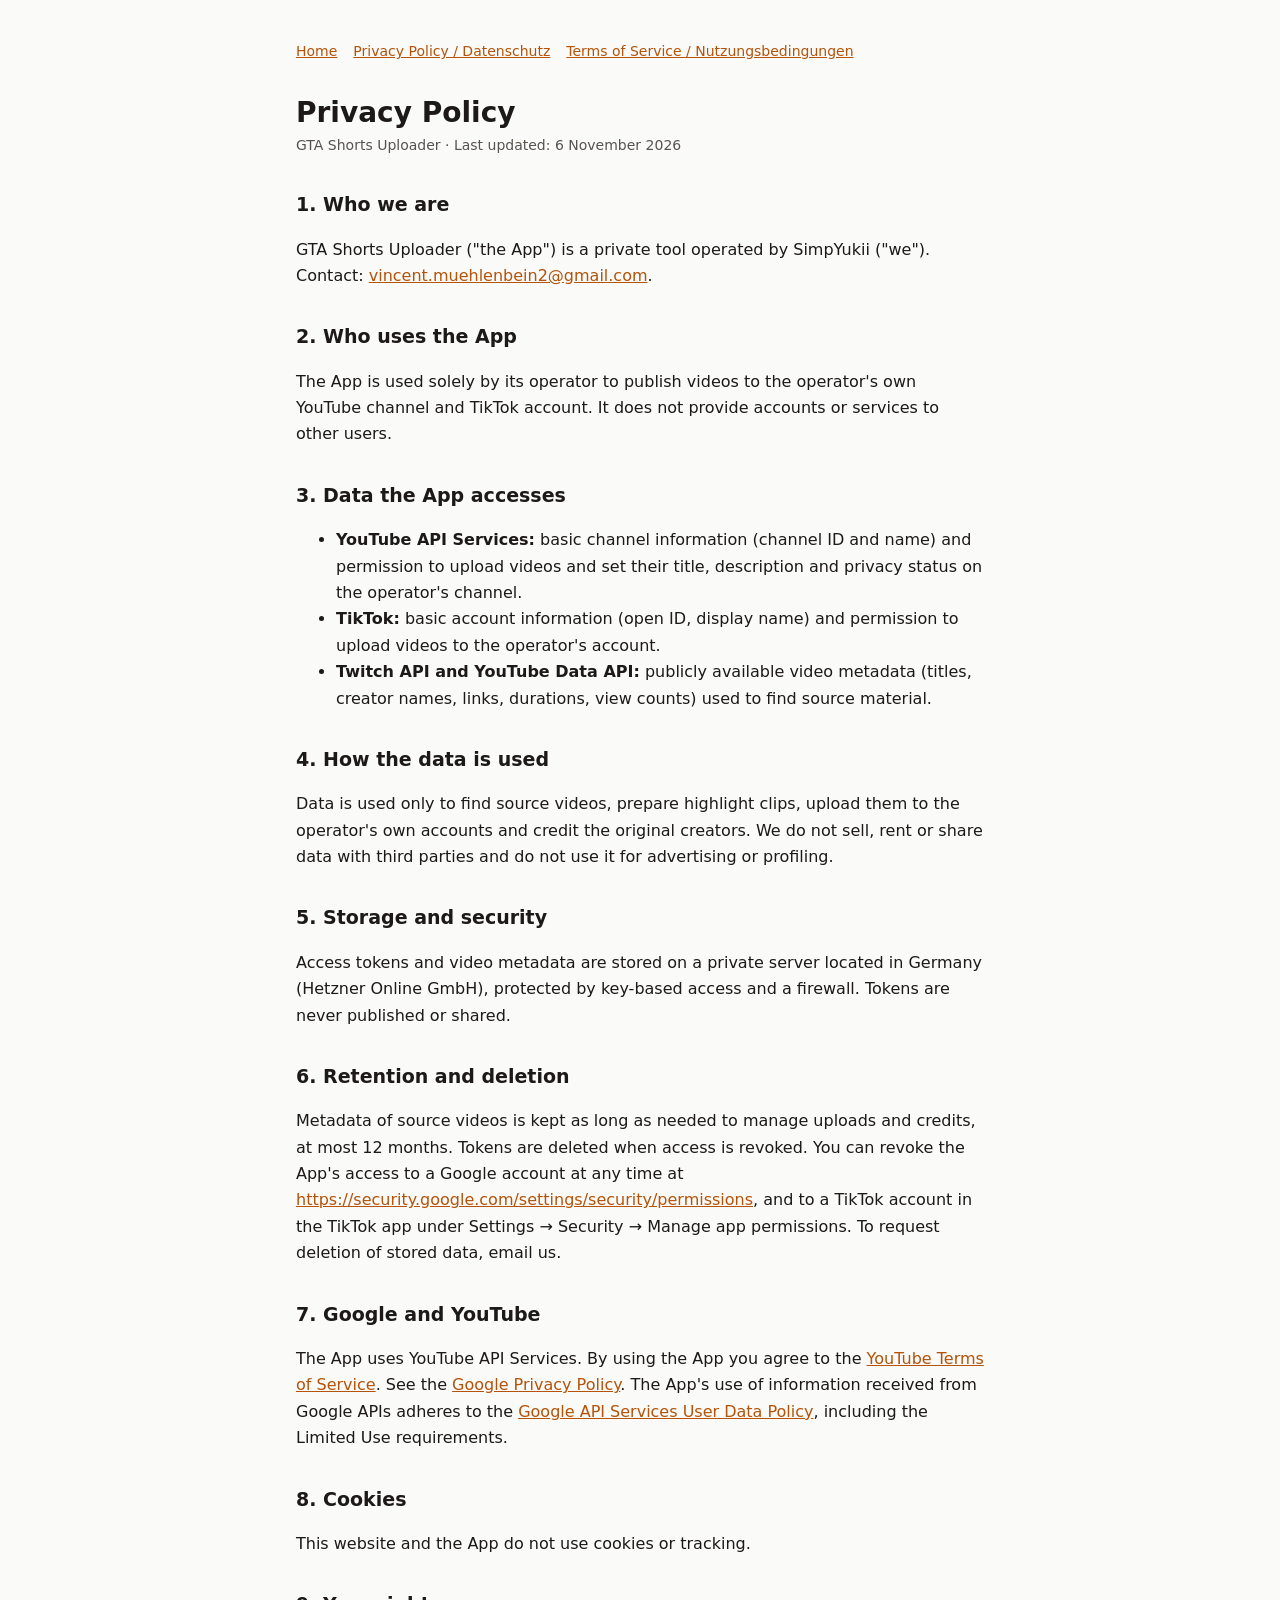
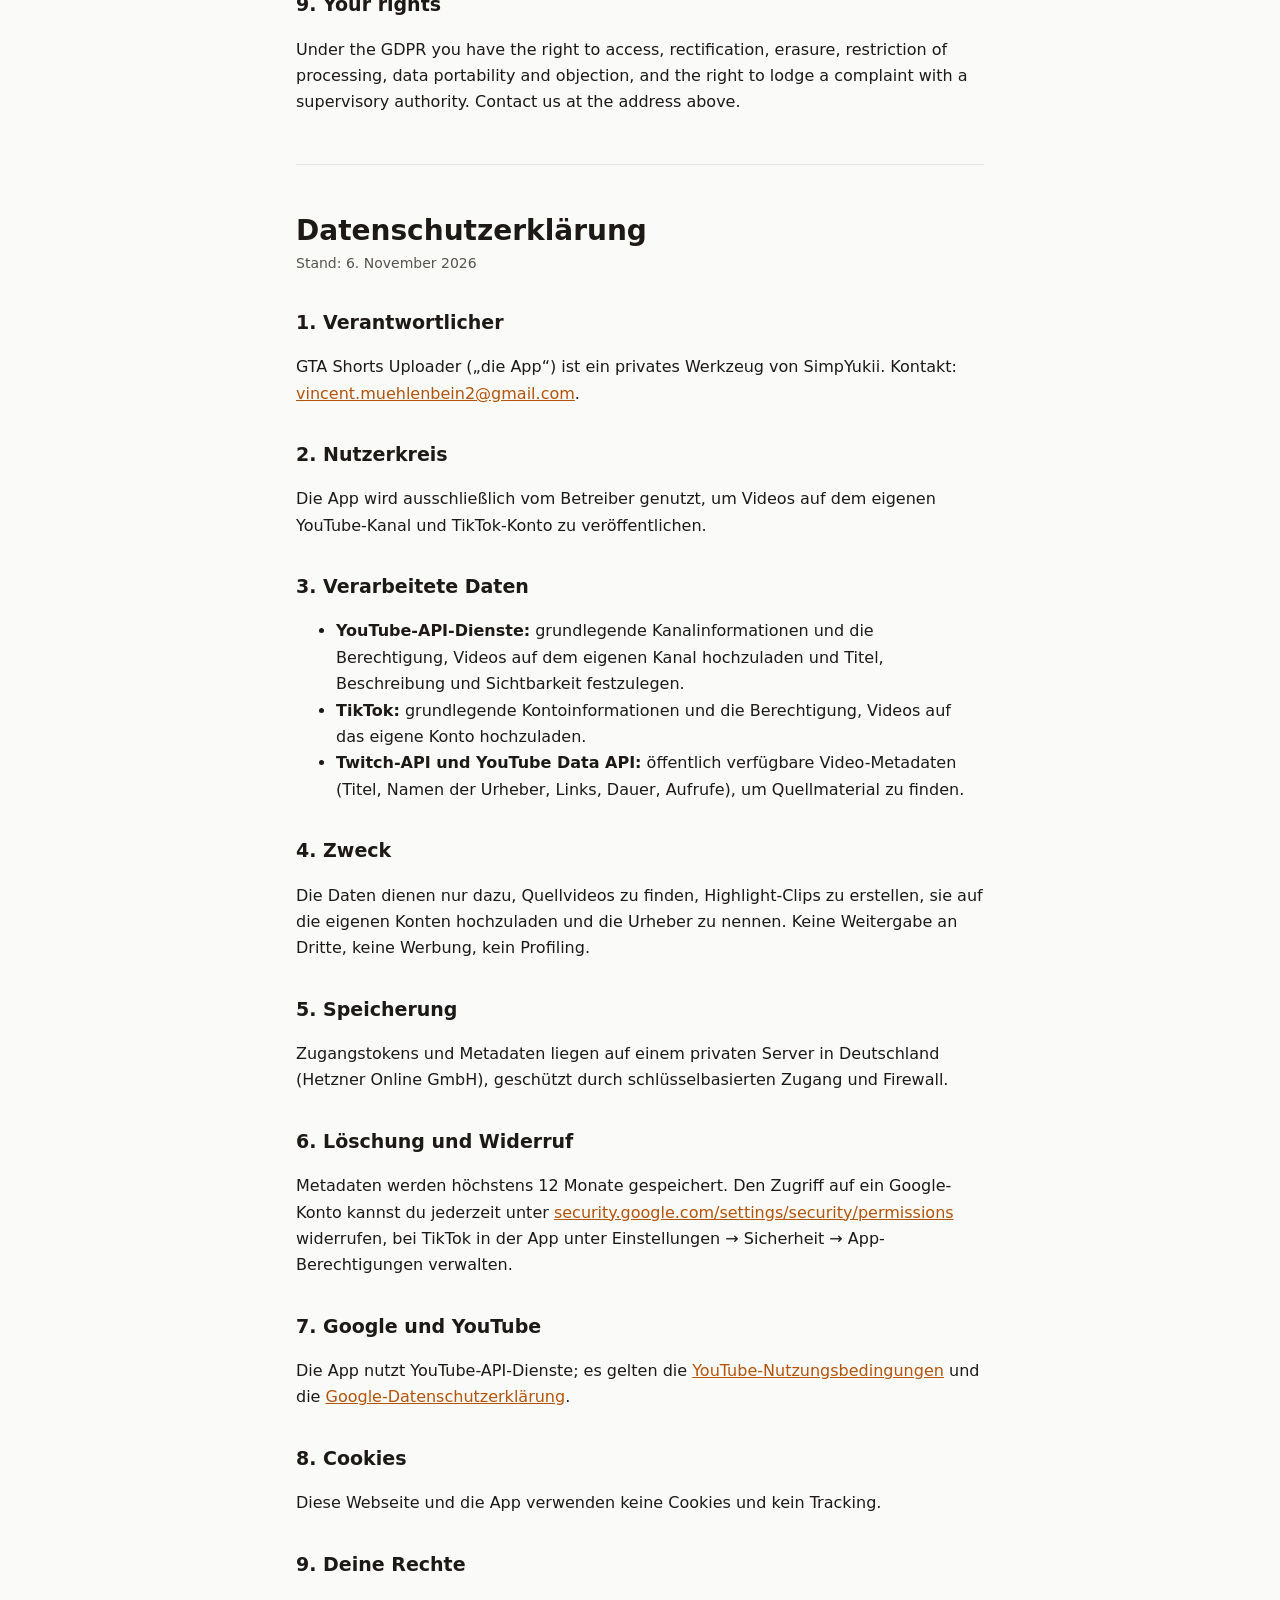
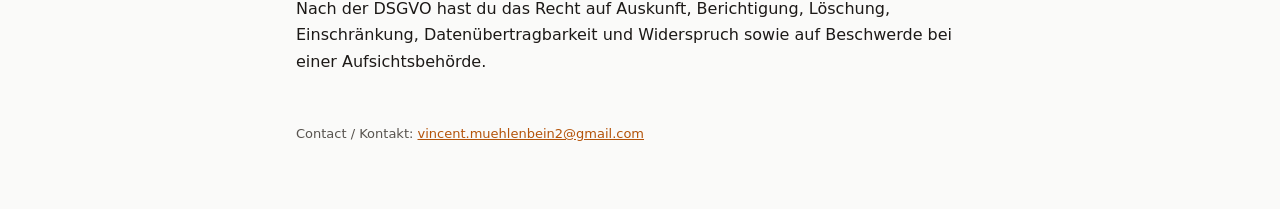
==== privacy.html @ 604f1b2f "Startseite, Datenschutzerklärung und Nutzungsbedingungen Co-Authored-By: Claude Opus 5.5 <noreply@an" ====
<!doctype html>
<html lang="en"><head><meta charset="utf-8"><meta name="viewport" content="width=device-width,initial-scale=1">
<title>Privacy Policy – GTA Shorts Uploader</title><link rel="stylesheet" href="/style.css"></head>
<body><main><nav><a href="/">Home</a><a href="/privacy.html">Privacy Policy / Datenschutz</a><a href="/terms.html">Terms of Service / Nutzungsbedingungen</a></nav>

<h1>Privacy Policy</h1>
<p class="meta">GTA Shorts Uploader · Last updated: 6 November 2026</p>
<h2>1. Who we are</h2>
<p>GTA Shorts Uploader ("the App") is a private tool operated by SimpYukii ("we"). Contact: <a href="mailto:vincent.muehlenbein2@gmail.com">vincent.muehlenbein2@gmail.com</a>.</p>
<h2>2. Who uses the App</h2>
<p>The App is used solely by its operator to publish videos to the operator's own YouTube channel and TikTok account. It does not provide accounts or services to other users.</p>
<h2>3. Data the App accesses</h2>
<ul>
<li><strong>YouTube API Services:</strong> basic channel information (channel ID and name) and permission to upload videos and set their title, description and privacy status on the operator's channel.</li>
<li><strong>TikTok:</strong> basic account information (open ID, display name) and permission to upload videos to the operator's account.</li>
<li><strong>Twitch API and YouTube Data API:</strong> publicly available video metadata (titles, creator names, links, durations, view counts) used to find source material.</li>
</ul>
<h2>4. How the data is used</h2>
<p>Data is used only to find source videos, prepare highlight clips, upload them to the operator's own accounts and credit the original creators. We do not sell, rent or share data with third parties and do not use it for advertising or profiling.</p>
<h2>5. Storage and security</h2>
<p>Access tokens and video metadata are stored on a private server located in Germany (Hetzner Online GmbH), protected by key-based access and a firewall. Tokens are never published or shared.</p>
<h2>6. Retention and deletion</h2>
<p>Metadata of source videos is kept as long as needed to manage uploads and credits, at most 12 months. Tokens are deleted when access is revoked. You can revoke the App's access to a Google account at any time at <a href="https://security.google.com/settings/security/permissions">https://security.google.com/settings/security/permissions</a>, and to a TikTok account in the TikTok app under Settings → Security → Manage app permissions. To request deletion of stored data, email us.</p>
<h2>7. Google and YouTube</h2>
<p>The App uses YouTube API Services. By using the App you agree to the <a href="https://www.youtube.com/t/terms">YouTube Terms of Service</a>. See the <a href="https://policies.google.com/privacy">Google Privacy Policy</a>. The App's use of information received from Google APIs adheres to the <a href="https://developers.google.com/terms/api-services-user-data-policy">Google API Services User Data Policy</a>, including the Limited Use requirements.</p>
<h2>8. Cookies</h2>
<p>This website and the App do not use cookies or tracking.</p>
<h2>9. Your rights</h2>
<p>Under the GDPR you have the right to access, rectification, erasure, restriction of processing, data portability and objection, and the right to lodge a complaint with a supervisory authority. Contact us at the address above.</p>
<hr>
<h1>Datenschutzerklärung</h1>
<p class="meta">Stand: 6. November 2026</p>
<h2>1. Verantwortlicher</h2>
<p>GTA Shorts Uploader („die App“) ist ein privates Werkzeug von SimpYukii. Kontakt: <a href="mailto:vincent.muehlenbein2@gmail.com">vincent.muehlenbein2@gmail.com</a>.</p>
<h2>2. Nutzerkreis</h2>
<p>Die App wird ausschließlich vom Betreiber genutzt, um Videos auf dem eigenen YouTube-Kanal und TikTok-Konto zu veröffentlichen.</p>
<h2>3. Verarbeitete Daten</h2>
<ul>
<li><strong>YouTube-API-Dienste:</strong> grundlegende Kanalinformationen und die Berechtigung, Videos auf dem eigenen Kanal hochzuladen und Titel, Beschreibung und Sichtbarkeit festzulegen.</li>
<li><strong>TikTok:</strong> grundlegende Kontoinformationen und die Berechtigung, Videos auf das eigene Konto hochzuladen.</li>
<li><strong>Twitch-API und YouTube Data API:</strong> öffentlich verfügbare Video-Metadaten (Titel, Namen der Urheber, Links, Dauer, Aufrufe), um Quellmaterial zu finden.</li>
</ul>
<h2>4. Zweck</h2>
<p>Die Daten dienen nur dazu, Quellvideos zu finden, Highlight-Clips zu erstellen, sie auf die eigenen Konten hochzuladen und die Urheber zu nennen. Keine Weitergabe an Dritte, keine Werbung, kein Profiling.</p>
<h2>5. Speicherung</h2>
<p>Zugangstokens und Metadaten liegen auf einem privaten Server in Deutschland (Hetzner Online GmbH), geschützt durch schlüsselbasierten Zugang und Firewall.</p>
<h2>6. Löschung und Widerruf</h2>
<p>Metadaten werden höchstens 12 Monate gespeichert. Den Zugriff auf ein Google-Konto kannst du jederzeit unter <a href="https://security.google.com/settings/security/permissions">security.google.com/settings/security/permissions</a> widerrufen, bei TikTok in der App unter Einstellungen → Sicherheit → App-Berechtigungen verwalten.</p>
<h2>7. Google und YouTube</h2>
<p>Die App nutzt YouTube-API-Dienste; es gelten die <a href="https://www.youtube.com/t/terms">YouTube-Nutzungsbedingungen</a> und die <a href="https://policies.google.com/privacy">Google-Datenschutzerklärung</a>.</p>
<h2>8. Cookies</h2>
<p>Diese Webseite und die App verwenden keine Cookies und kein Tracking.</p>
<h2>9. Deine Rechte</h2>
<p>Nach der DSGVO hast du das Recht auf Auskunft, Berichtigung, Löschung, Einschränkung, Datenübertragbarkeit und Widerspruch sowie auf Beschwerde bei einer Aufsichtsbehörde.</p>

<footer>Contact / Kontakt: <a href="mailto:vincent.muehlenbein2@gmail.com">vincent.muehlenbein2@gmail.com</a></footer>
</main></body></html>
---- style.css ----
:root{--bg:#fafaf9;--fg:#1c1917;--muted:#57534e;--line:#e7e5e4;--accent:#b45309}
@media (prefers-color-scheme:dark){:root{--bg:#141210;--fg:#f5f5f4;--muted:#a8a29e;--line:#2e2a27;--accent:#f59e0b}}
*{box-sizing:border-box}
body{margin:0;background:var(--bg);color:var(--fg);font:16px/1.65 system-ui,-apple-system,"Segoe UI",sans-serif}
main{max-width:720px;margin:0 auto;padding:40px 16px 64px}
nav{display:flex;gap:16px;flex-wrap:wrap;font-size:14px;margin-bottom:32px}
a{color:var(--accent)}
h1{font-size:28px;line-height:1.25;margin:0 0 4px}
h2{font-size:19px;margin:32px 0 8px}
.meta{color:var(--muted);font-size:14px;margin:0 0 24px}
hr{border:0;border-top:1px solid var(--line);margin:48px 0}
footer{color:var(--muted);font-size:13px;margin-top:48px}
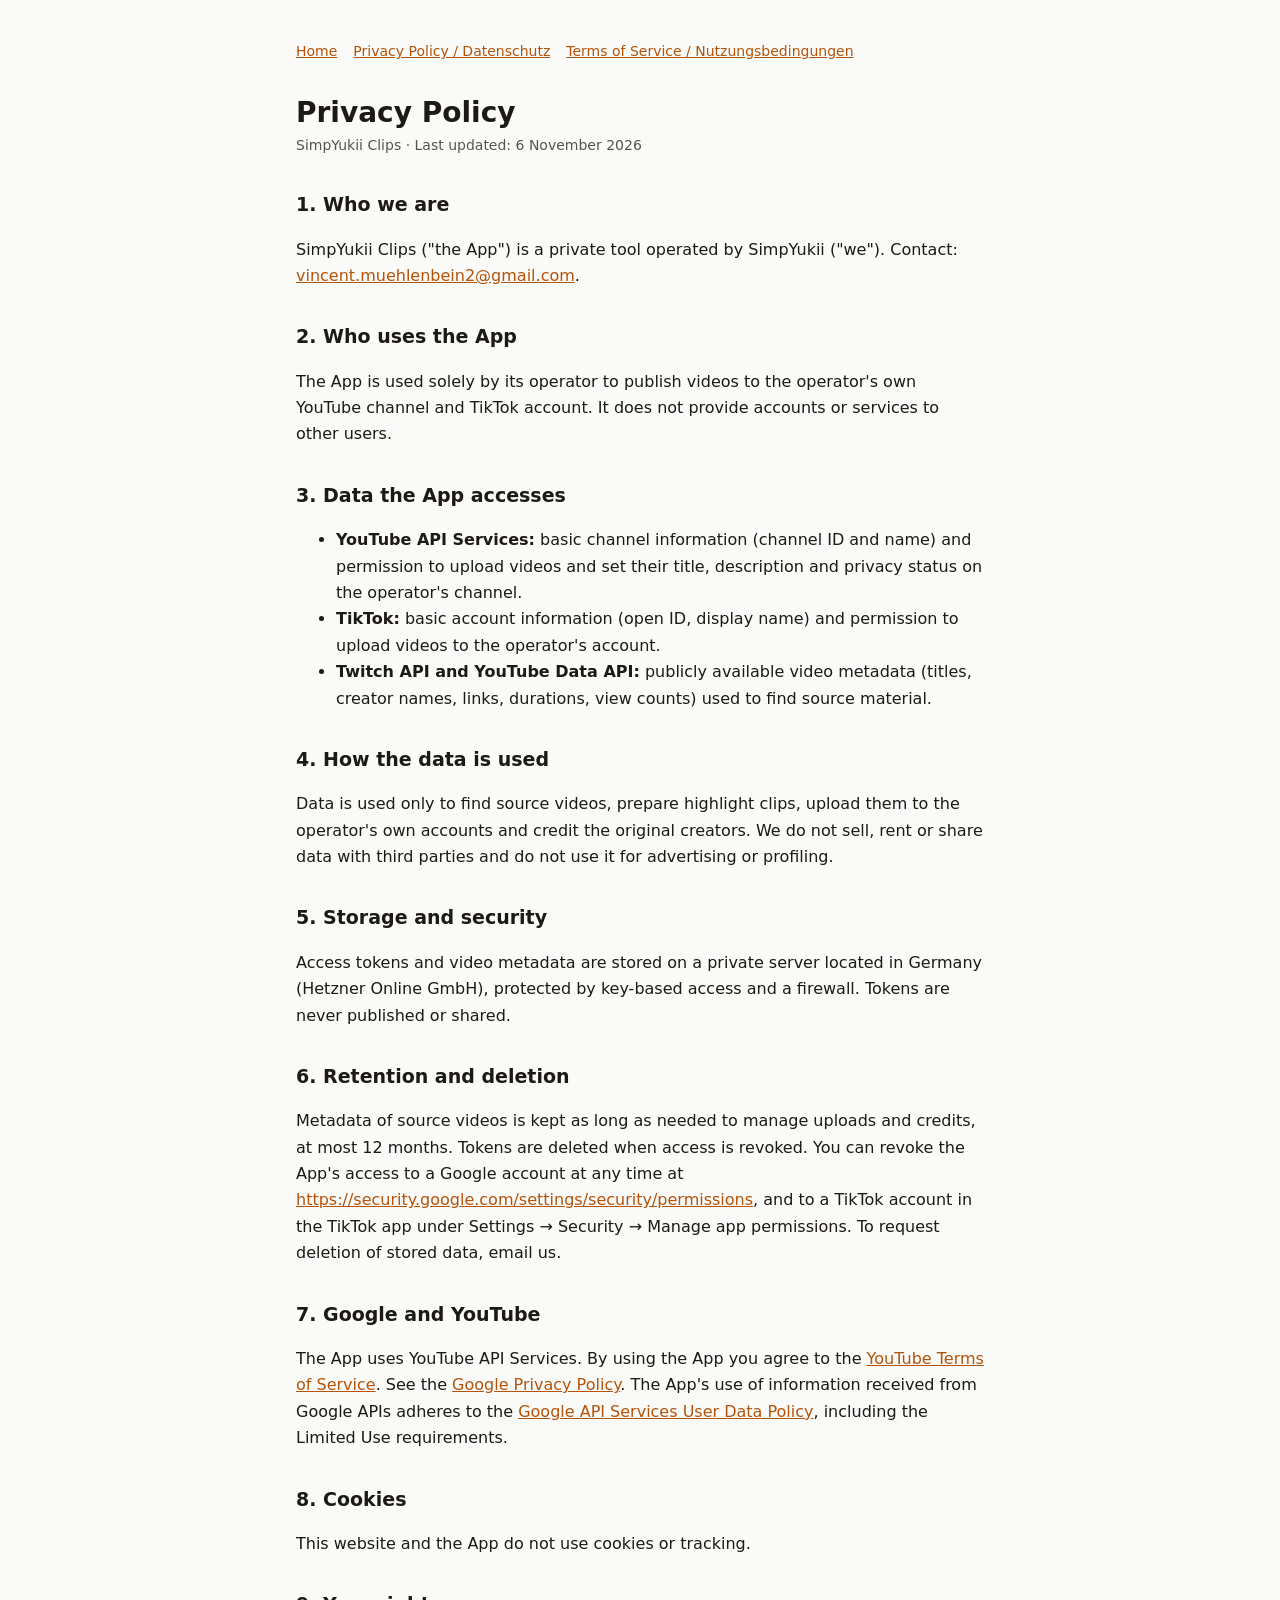
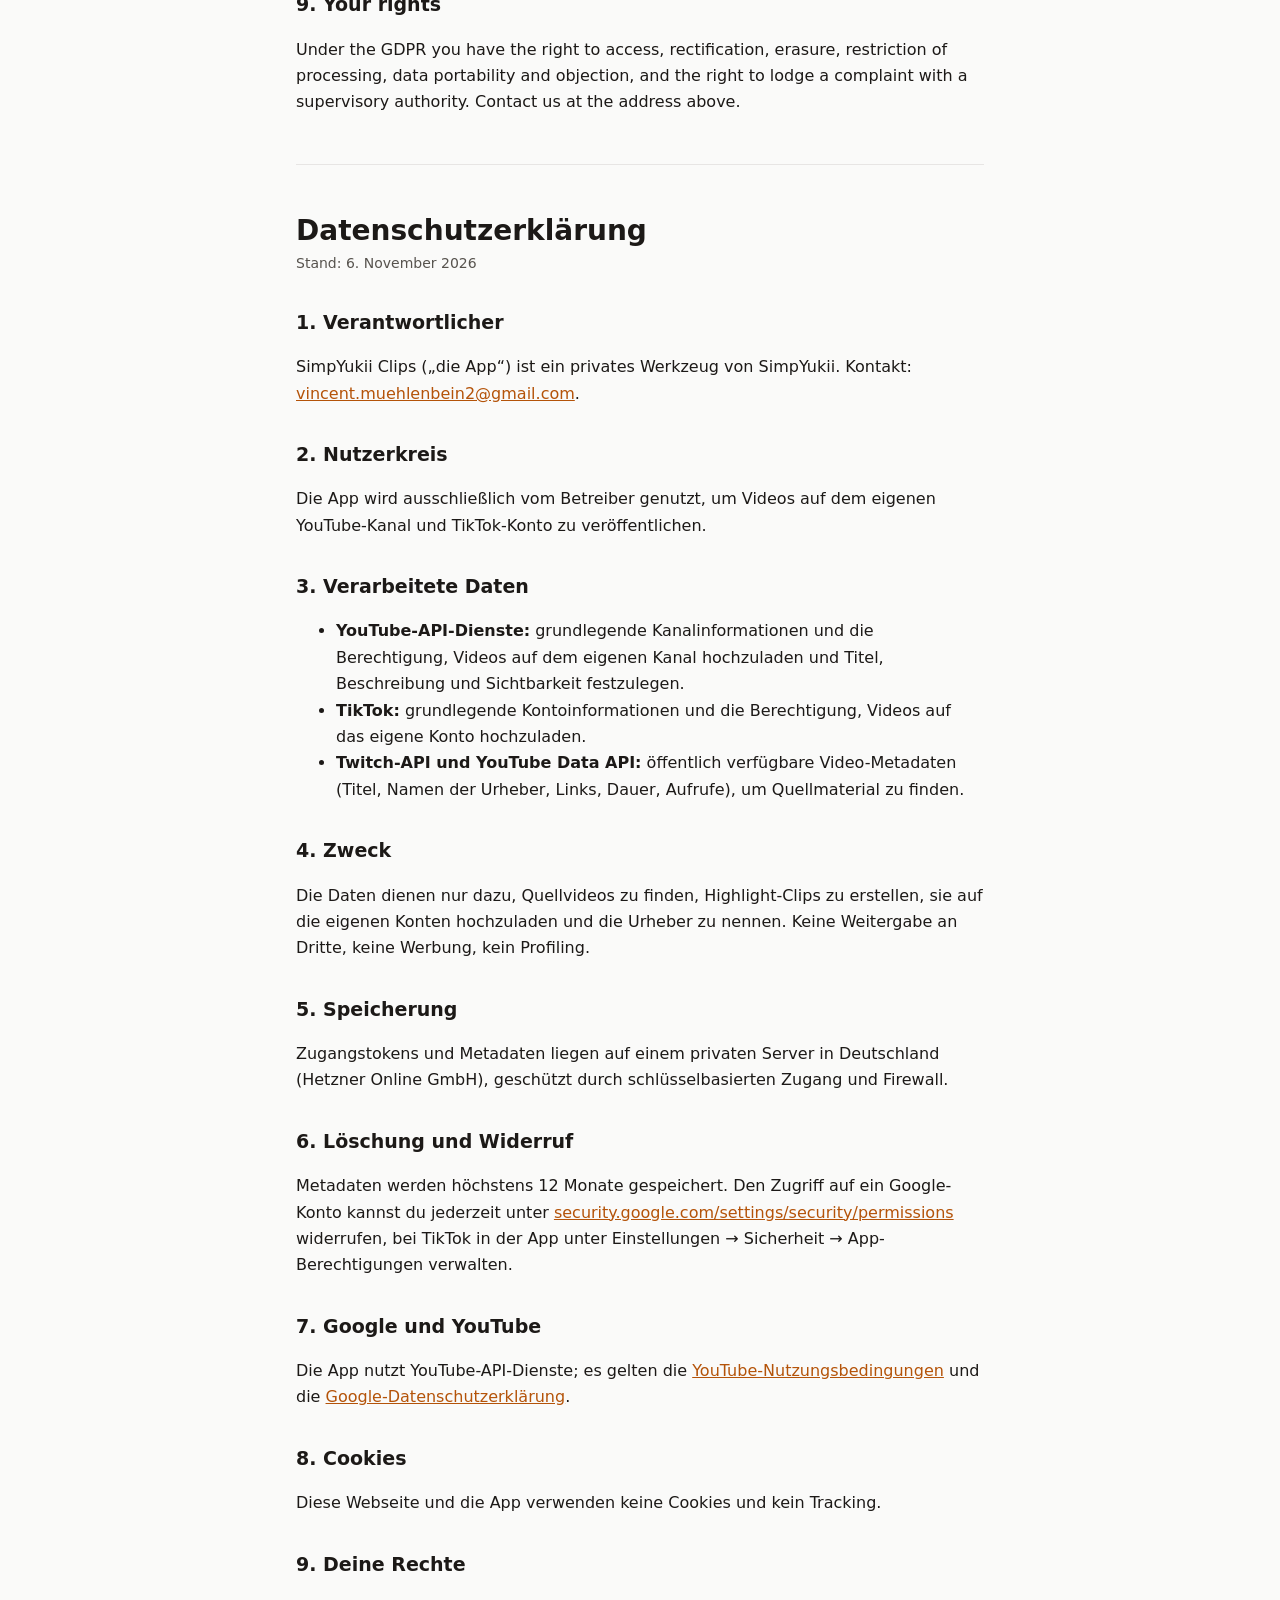
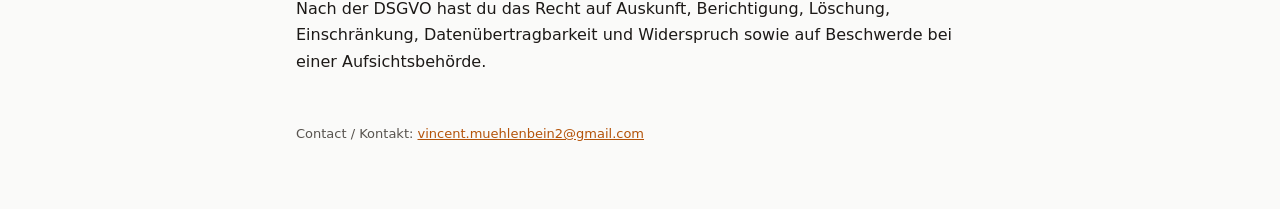
==== commit 425ced53: "App-Name vereinheitlicht (SimpYukii Clips), App-Icon Co-Authored-By: Claude Opus 5.5 <noreply@anthro" ====
--- a/privacy.html
+++ b/privacy.html
@@ -1,12 +1,12 @@
 <!doctype html>
 <html lang="en"><head><meta charset="utf-8"><meta name="viewport" content="width=device-width,initial-scale=1">
-<title>Privacy Policy – GTA Shorts Uploader</title><link rel="stylesheet" href="/style.css"></head>
+<title>Privacy Policy – SimpYukii Clips</title><link rel="stylesheet" href="/style.css"></head>
 <body><main><nav><a href="/">Home</a><a href="/privacy.html">Privacy Policy / Datenschutz</a><a href="/terms.html">Terms of Service / Nutzungsbedingungen</a></nav>
 
 <h1>Privacy Policy</h1>
-<p class="meta">GTA Shorts Uploader · Last updated: 6 November 2026</p>
+<p class="meta">SimpYukii Clips · Last updated: 6 November 2026</p>
 <h2>1. Who we are</h2>
-<p>GTA Shorts Uploader ("the App") is a private tool operated by SimpYukii ("we"). Contact: <a href="mailto:vincent.muehlenbein2@gmail.com">vincent.muehlenbein2@gmail.com</a>.</p>
+<p>SimpYukii Clips ("the App") is a private tool operated by SimpYukii ("we"). Contact: <a href="mailto:vincent.muehlenbein2@gmail.com">vincent.muehlenbein2@gmail.com</a>.</p>
 <h2>2. Who uses the App</h2>
 <p>The App is used solely by its operator to publish videos to the operator's own YouTube channel and TikTok account. It does not provide accounts or services to other users.</p>
 <h2>3. Data the App accesses</h2>
@@ -31,7 +31,7 @@
 <h1>Datenschutzerklärung</h1>
 <p class="meta">Stand: 6. November 2026</p>
 <h2>1. Verantwortlicher</h2>
-<p>GTA Shorts Uploader („die App“) ist ein privates Werkzeug von SimpYukii. Kontakt: <a href="mailto:vincent.muehlenbein2@gmail.com">vincent.muehlenbein2@gmail.com</a>.</p>
+<p>SimpYukii Clips („die App“) ist ein privates Werkzeug von SimpYukii. Kontakt: <a href="mailto:vincent.muehlenbein2@gmail.com">vincent.muehlenbein2@gmail.com</a>.</p>
 <h2>2. Nutzerkreis</h2>
 <p>Die App wird ausschließlich vom Betreiber genutzt, um Videos auf dem eigenen YouTube-Kanal und TikTok-Konto zu veröffentlichen.</p>
 <h2>3. Verarbeitete Daten</h2>
